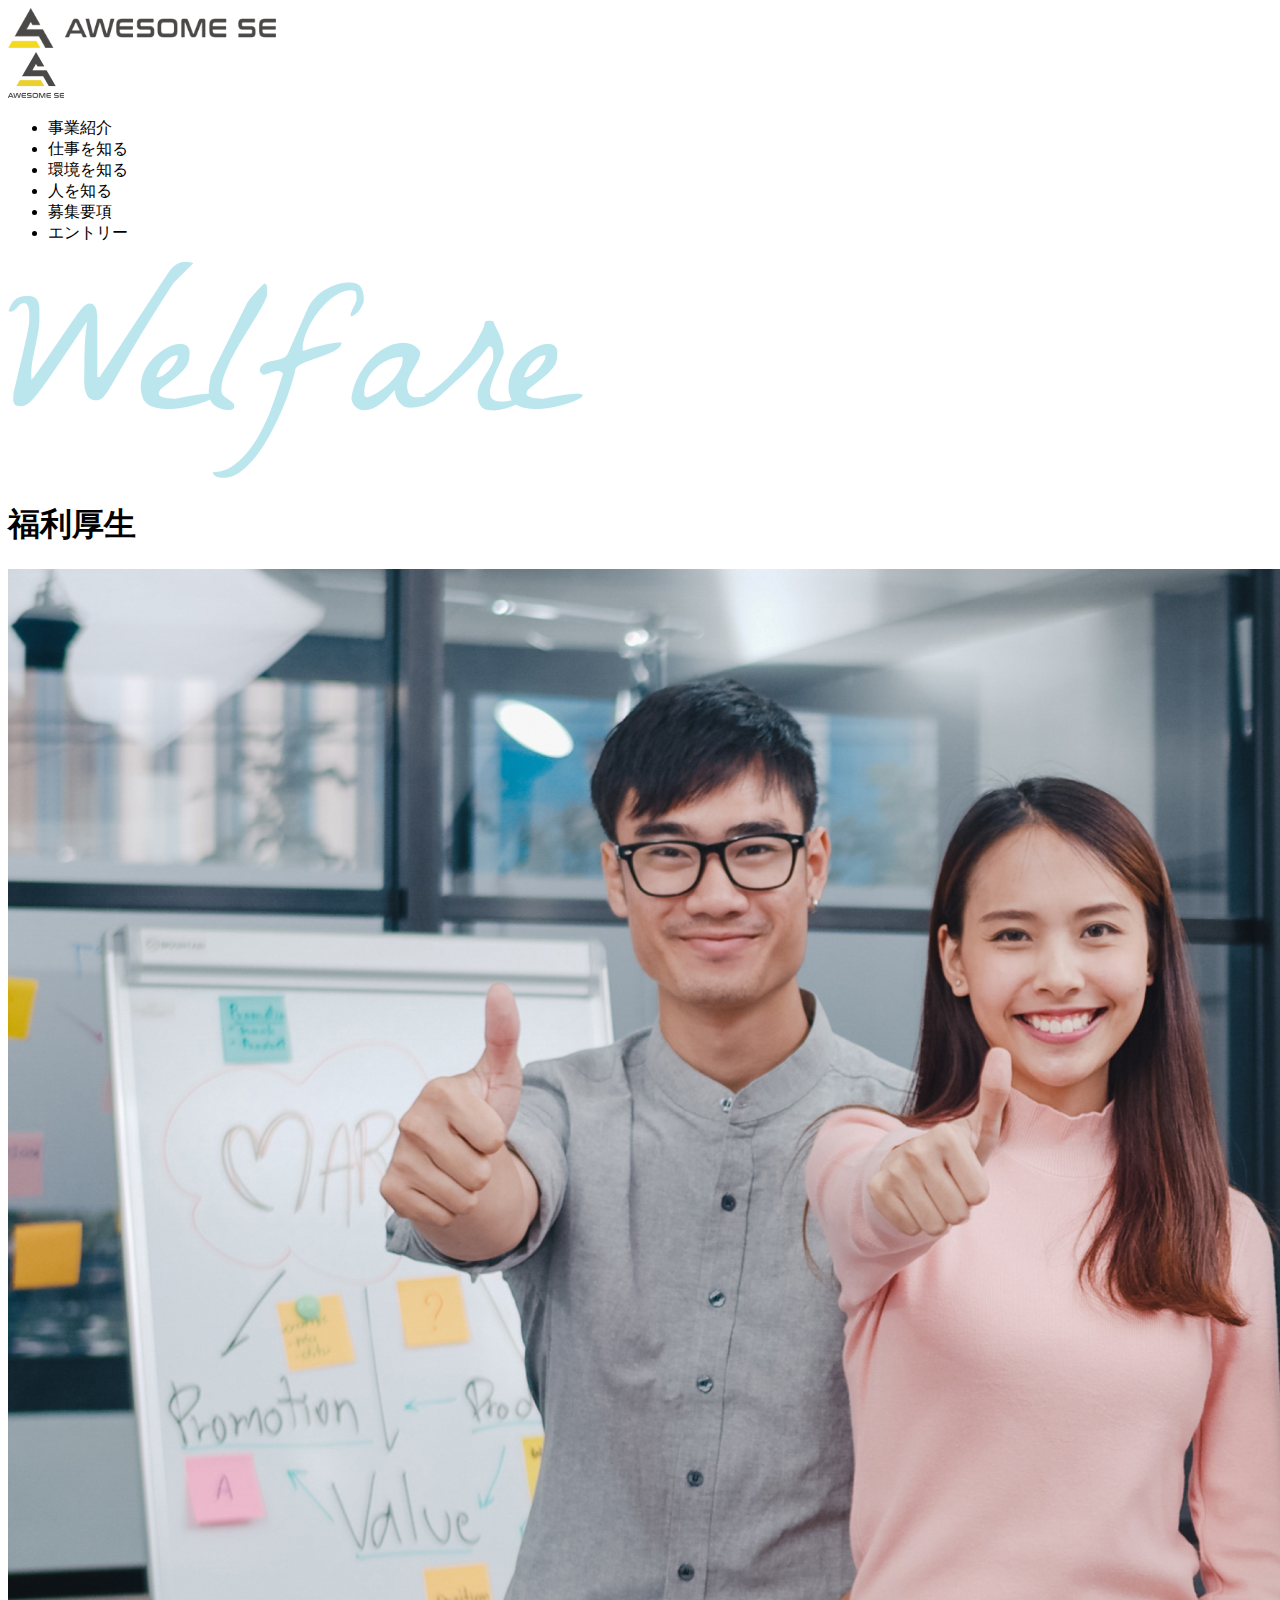
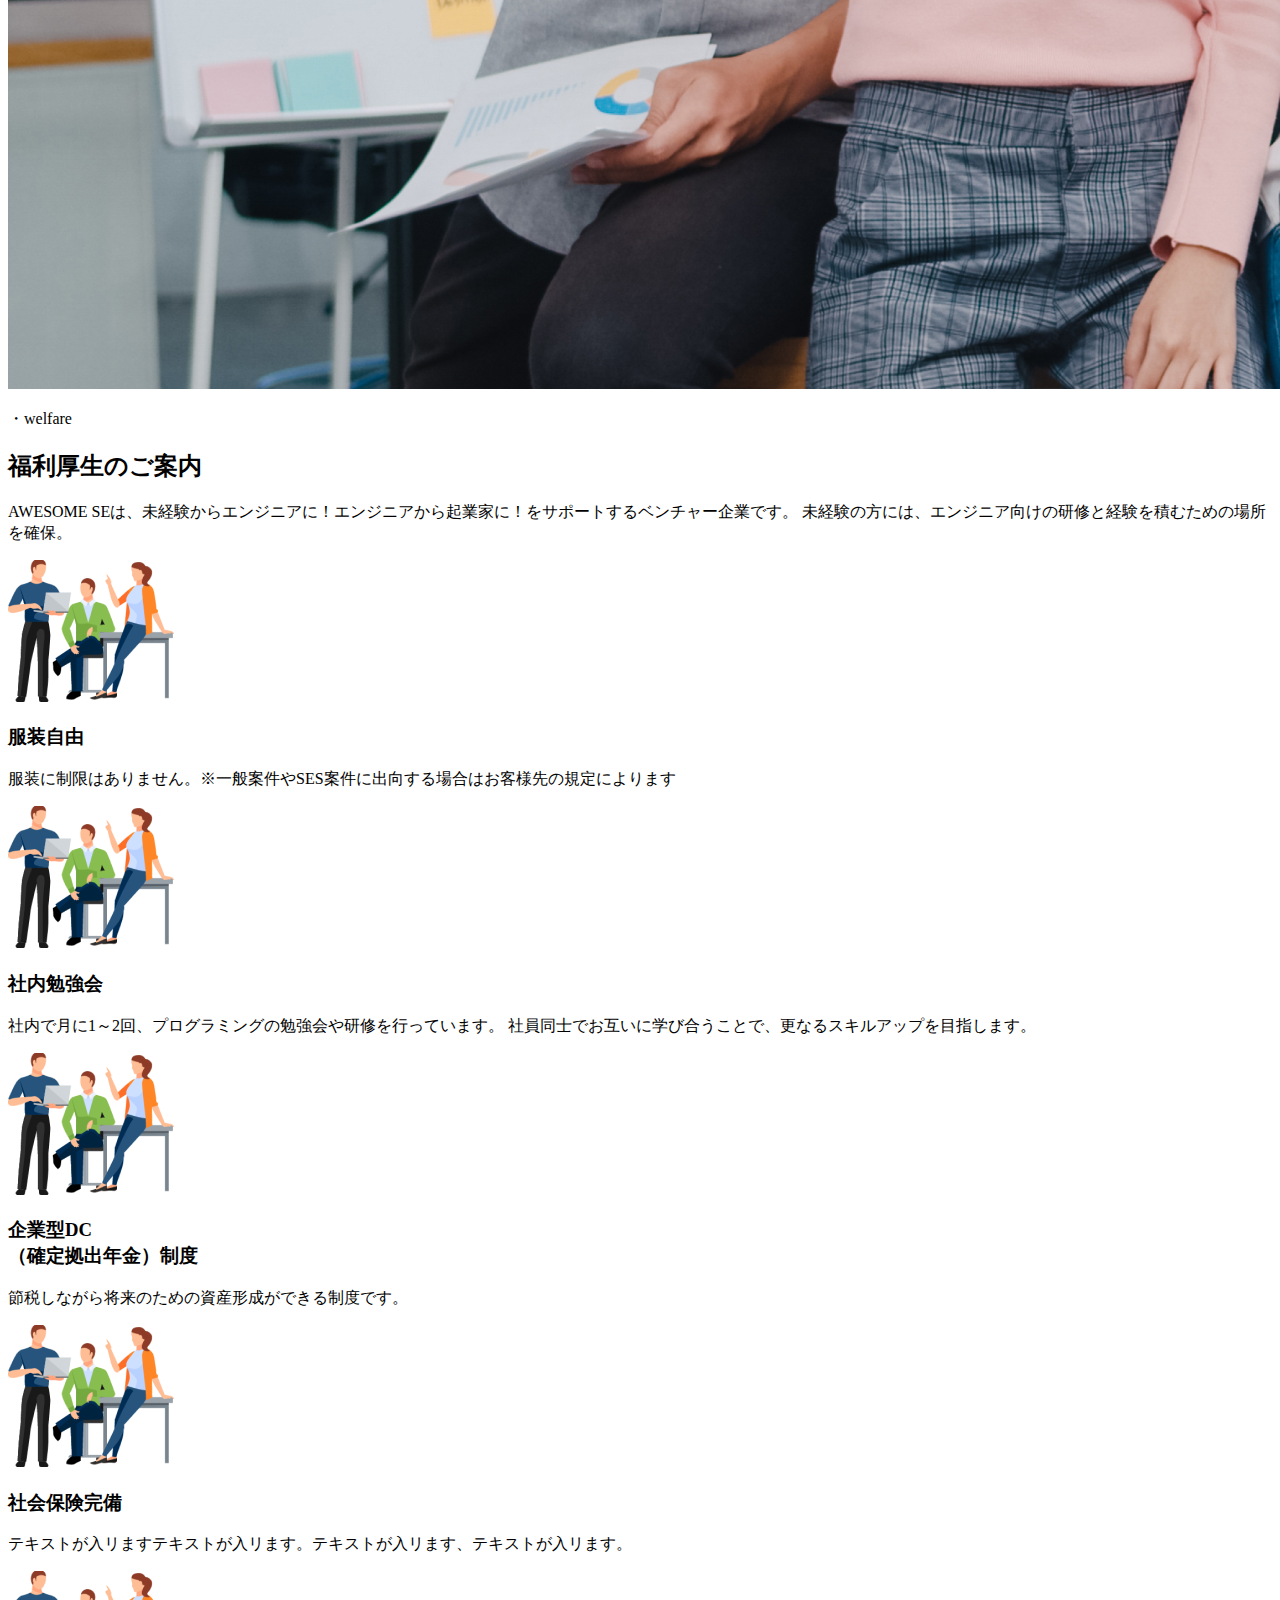
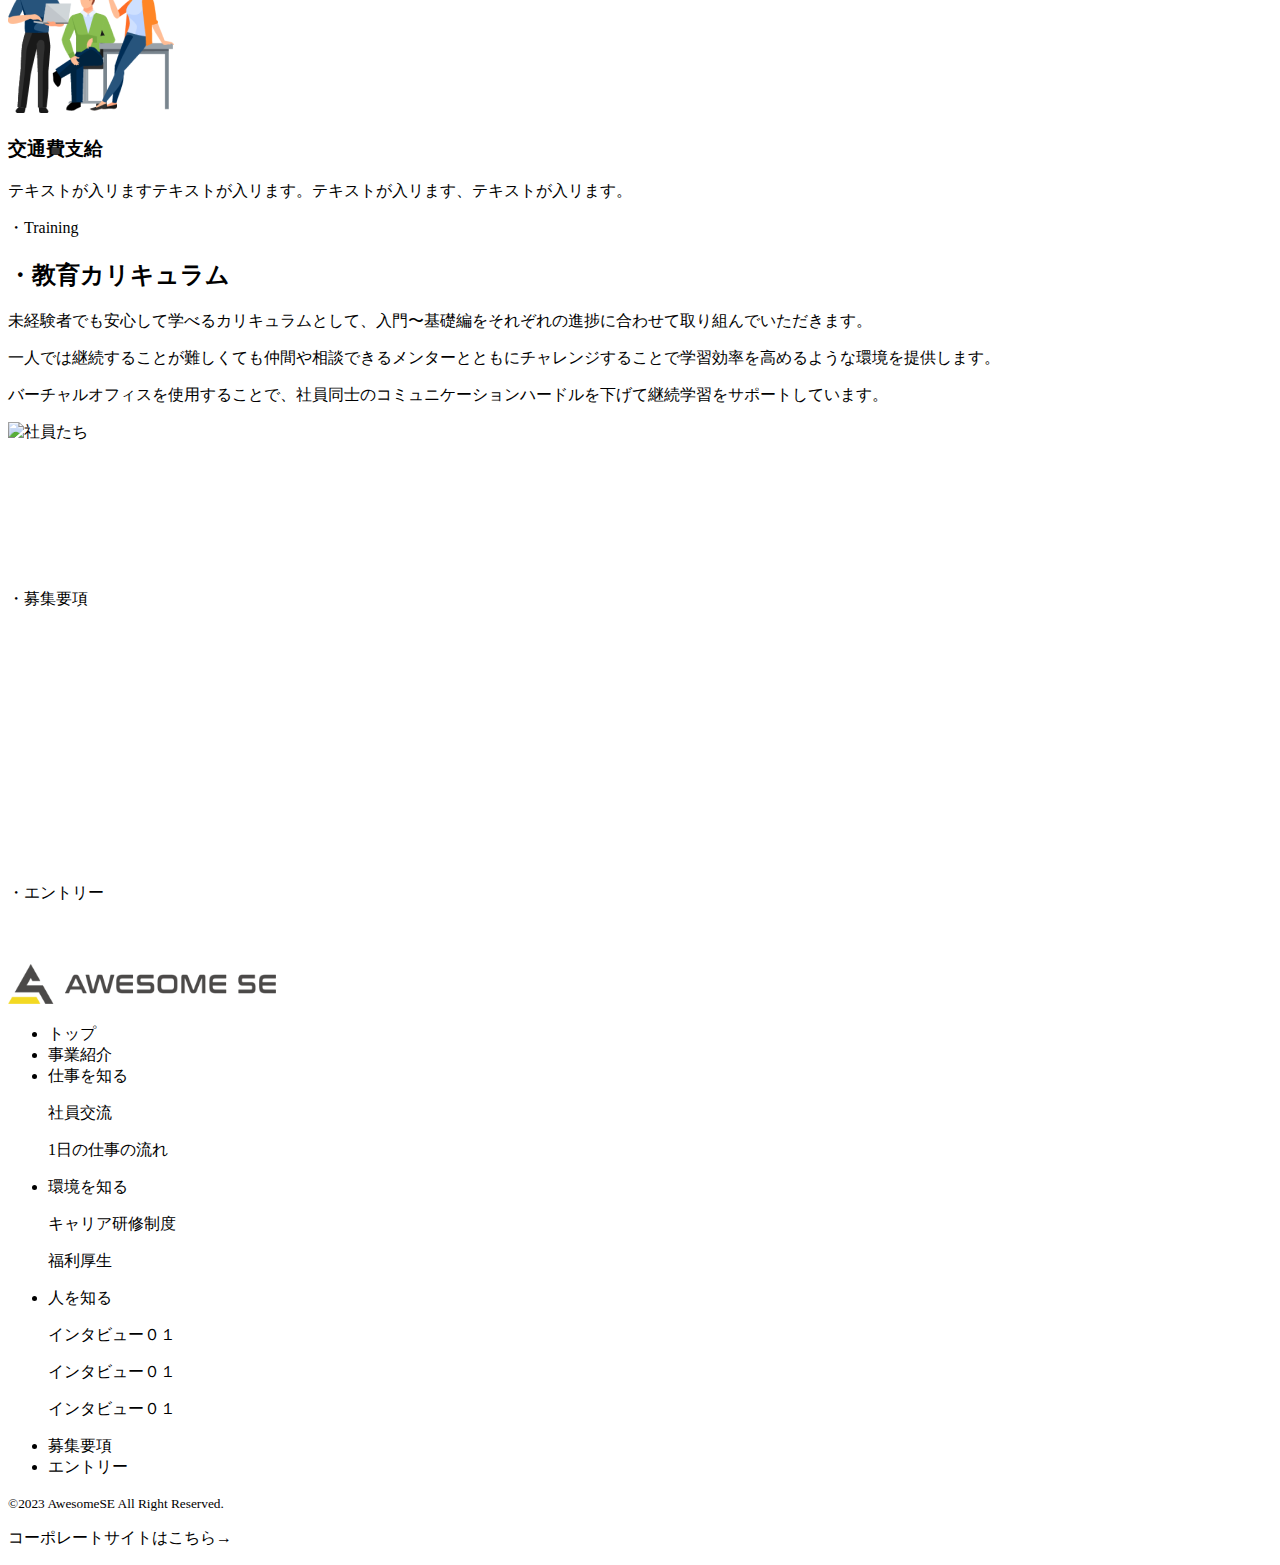
==== welfare.html @ 914c1012 "Coding to html file" ====
<!DOCTYPE html>
<html lang="ja">

  <head>
    <meta charset="UTF-8">
    <meta http-equiv="X-UA-Compatible" content="IE=edge">
    <meta name="viewport" content="width=device-width, initial-scale=1.0">
    <link rel="stylesheet" href="./welfare.css">
    <title>福利厚生</title>
  </head>

  <body>
    <header class="header">
      <div class="header-icon">
        <div class="header-iconPC">
          <img src="./img/logo-wide.png" alt="AWESOME SEのロゴ画像">
        </div>
        <div class="header-iconSP">
          <img src="./img/logo-narrow.png" alt="AWESOME SEのロゴ画像">
        </div>
      </div>
      <nav class="header-nav">
        <ul class="header-navList">
          <li class="header-navListItem">事業紹介</li>
          <li class="header-navListItem">仕事を知る</li>
          <li class="header-navListItem">環境を知る</li>
          <li class="header-navListItem">人を知る</li>
          <li class="header-navListItem">募集要項</li>
          <li class="header-navListItem">エントリー</li>
        </ul>
      </nav>
    </header>
    <main>
      <div class="title">
        <div class="title-logo">
          <img src="./img/Welfare-title.png" alt="welfare">
        </div>
        <h1>福利厚生</h1>
      </div>
      <div class="hero">
        <img src="./img/top-picture.jpg" alt="いいねをする男女">
      </div>

      <div class="container">

        <!-- 福利厚生のご案内 -->
        <div class="content">
          <div class="content-textArea">
            <p class="content-subTitle">・welfare</p>
            <h2 class="content-title">福利厚生のご案内</h2>
            <p class="content-text">
              AWESOME SEは、未経験からエンジニアに！エンジニアから起業家に！をサポートするベンチャー企業です。
              未経験の方には、エンジニア向けの研修と経験を積むための場所を確保。
            </p>
          </div>

          <div class="columns">
            <div class="columns-item">
              <div class="columns-itemCircle">
                <div class="columns-itemImgArea">
                  <img class="columns-itemImg" src="./img/icon1.png" alt="イラストアイコン">
                </div>
                <h3 class="columns-itemTitle">服装自由</h3>
                <p class="columns-itemText">服装に制限はありません。※一般案件やSES案件に出向する場合はお客様先の規定によります</p>
              </div>
            </div>

            <div class="columns-item">
              <div class="columns-itemCircle">
                <div class="columns-itemImgArea">
                  <img class="columns-itemImg" src="./img/icon1.png" alt="イラストアイコン">
                </div>
                <h3 class="columns-itemTitle">社内勉強会</h3>
                <p class="columns-itemText">社内で月に1～2回、プログラミングの勉強会や研修を行っています。 社員同士でお互いに学び合うことで、更なるスキルアップを目指します。</p>
              </div>
            </div>

            <div class="columns-item">
              <div class="columns-itemCircle">
                <div class="columns-itemImgArea">
                  <img class="columns-itemImg" src="./img/icon1.png" alt="イラストアイコン">
                </div>
                <h3 class="columns-itemTitle">企業型DC<br>（確定拠出年金）制度</h3>
                <p class="columns-itemText">節税しながら将来のための資産形成ができる制度です。</p>
              </div>
            </div>

            <div class="columns-item">
              <div class="columns-itemCircle">
                <div class="columns-itemImgArea">
                  <img class="columns-itemImg" src="./img/icon1.png" alt="イラストアイコン">
                </div>
                <h3 class="columns-itemTitle">社会保険完備</h3>
                <p class="columns-itemText">テキストが入リますテキストが入リます。テキストが入リます、テキストが入リます。</p>
              </div>
            </div>

            <div class="columns-item">
              <div class="columns-itemCircle">
                <div class="columns-itemImgArea">
                  <img class="columns-itemImg" src="./img/icon1.png" alt="イラストアイコン">
                </div>
                <h3 class="columns-itemTitle">交通費支給</h3>
                <p class="columns-itemText">テキストが入リますテキストが入リます。テキストが入リます、テキストが入リます。</p>
              </div>
            </div>
          </div>
        </div>

        <!-- 教育カリキュラム -->
        <div class="content">
          <div class="content-textArea">
            <p class="content-subTitle">・Training</p>
            <h2 class="content-title">・教育カリキュラム</h2>
            <p class="content-text">
              未経験者でも安心して学べるカリキュラムとして、入門〜基礎編をそれぞれの進捗に合わせて取り組んでいただきます。
            </p>
            <p class="content-text">
              一人では継続することが難しくても仲間や相談できるメンターとともにチャレンジすることで学習効率を高めるような環境を提供します。
            </p>
            <p class="content-text">
              バーチャルオフィスを使用することで、社員同士のコミュニケーションハードルを下げて継続学習をサポートしています。
            </p>
          </div>
          <div>
            <img src="./img/employees.jpg" alt="社員たち">
          </div>
        </div>

        <!-- バナーゾーン -->
        <div class="bannerWrap">
          <div class="banner-item">
            <div class="banner-logo">
              <img src="./img/Detail.png" alt="Detail">
            </div>
            <div class="banner-detail">
              <p class="banner-title">・募集要項</p>
              <div class="banner-bottun">
                <img src="./img/playButton.png" alt="再生ボタン">
              </div>
            </div>
          </div>

          <div class="banner-item">
            <div class="banner-logo">
              <img src="./img/Entry.png" alt="Entry">
            </div>
            <div class="banner-detail">
              <p class="banner-title">・エントリー</p>
              <div class="banner-bottun">
                <img src="./img/playButton.png" alt="再生ボタン">
              </div>
            </div>
          </div>
        </div>

      </div>

    </main>

    <footer>
      <div class="footer-icon">
        <img src="./img/logo-wide.png" alt="企業ロゴ">
      </div>
      <div class="footer-nav">
        <ul class="footer-navList">
          <li class="footer-navListItem hidden-sp">トップ</li>
          <li class="footer-navListItem">事業紹介</li>
          <li class="footer-navListItem">仕事を知る</li>
          <p>社員交流</p>
          <p>1日の仕事の流れ</p>
          <li class="footer-navListItem">環境を知る</li>
          <p>キャリア研修制度</p>
          <p>福利厚生</p>
          <li class="footer-navListItem">人を知る</li>
          <p>インタビュー０１</p>
          <p>インタビュー０１</p>
          <p>インタビュー０１</p>
          <li class="footer-navListItem">募集要項</li>
          <li class="footer-navListItem">エントリー</li>
        </ul>
      </div>
      <div class="footer-itemWrap">
        <small class="footer-item">&copy;2023 AwesomeSE All Right Reserved.</small>
        <p class="footer-item">コーポレートサイトはこちら→</p>
      </div>
    </footer>
  </body>

</html>
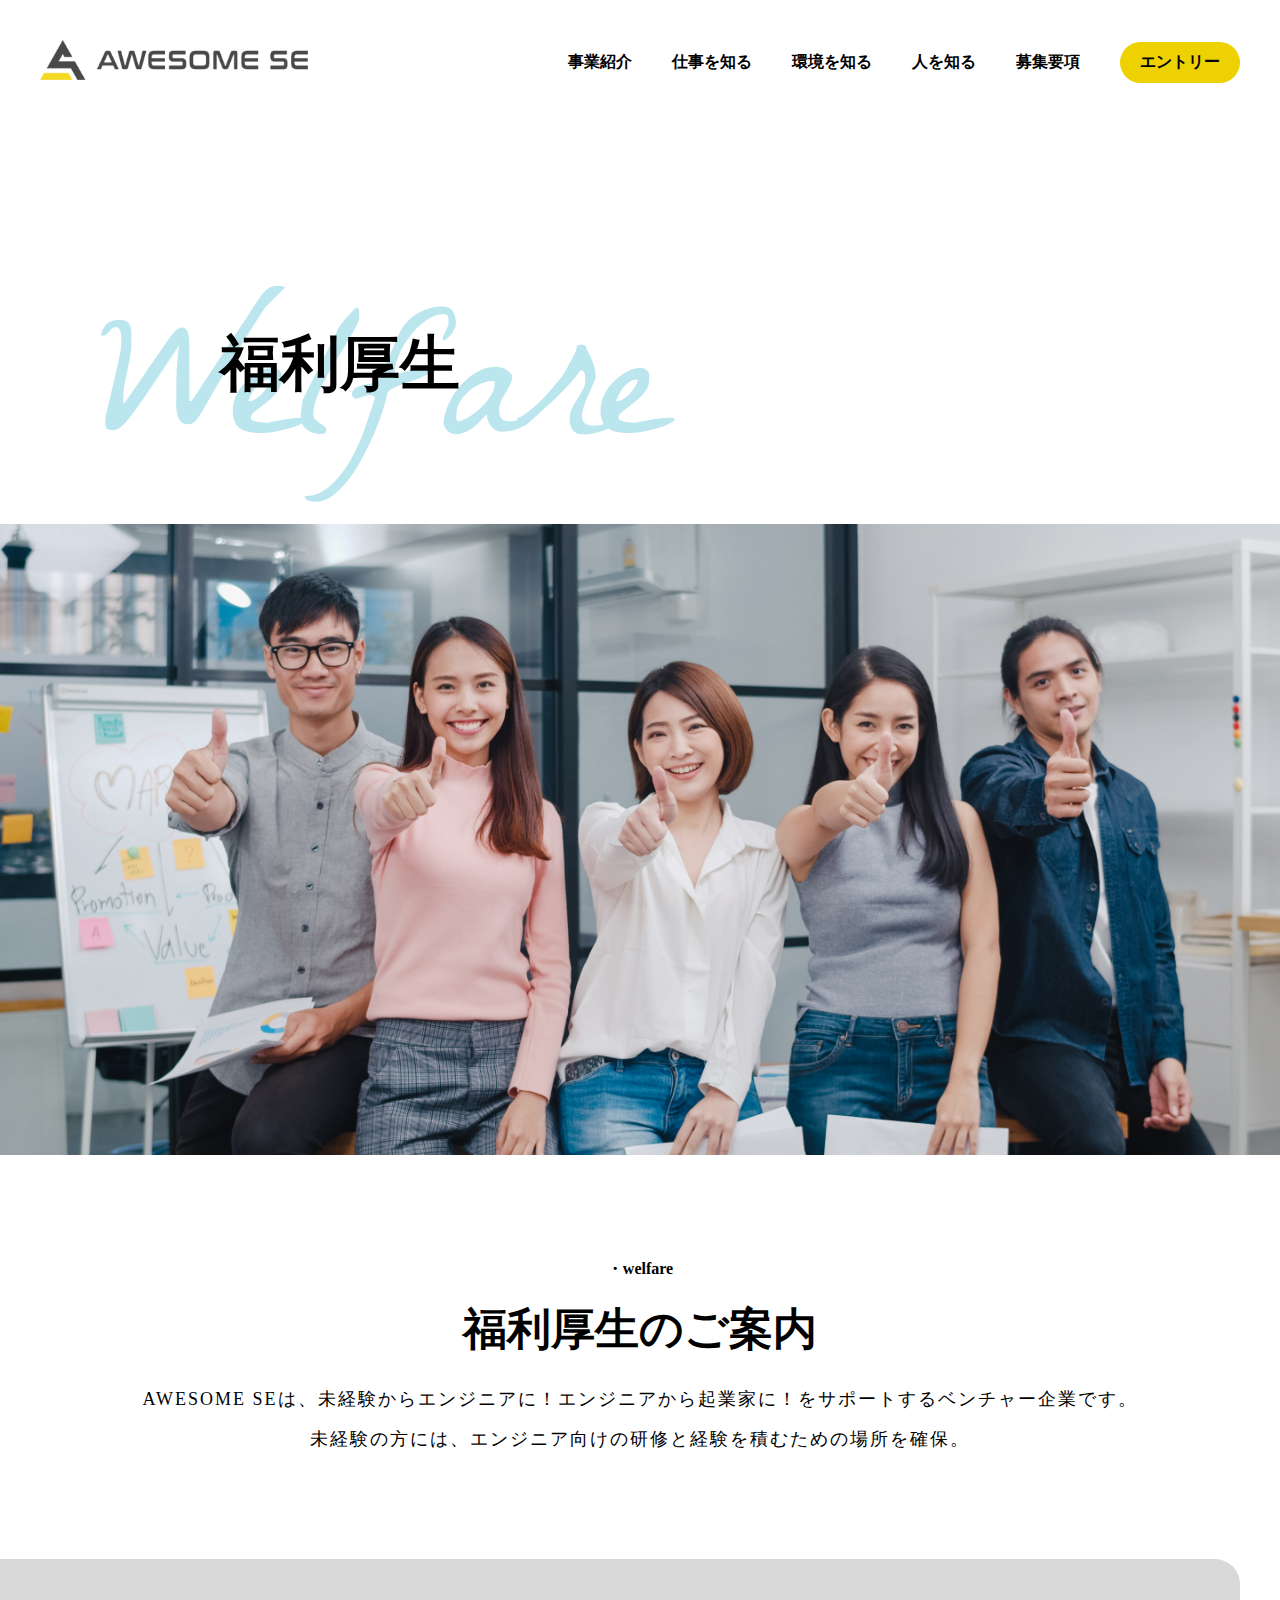
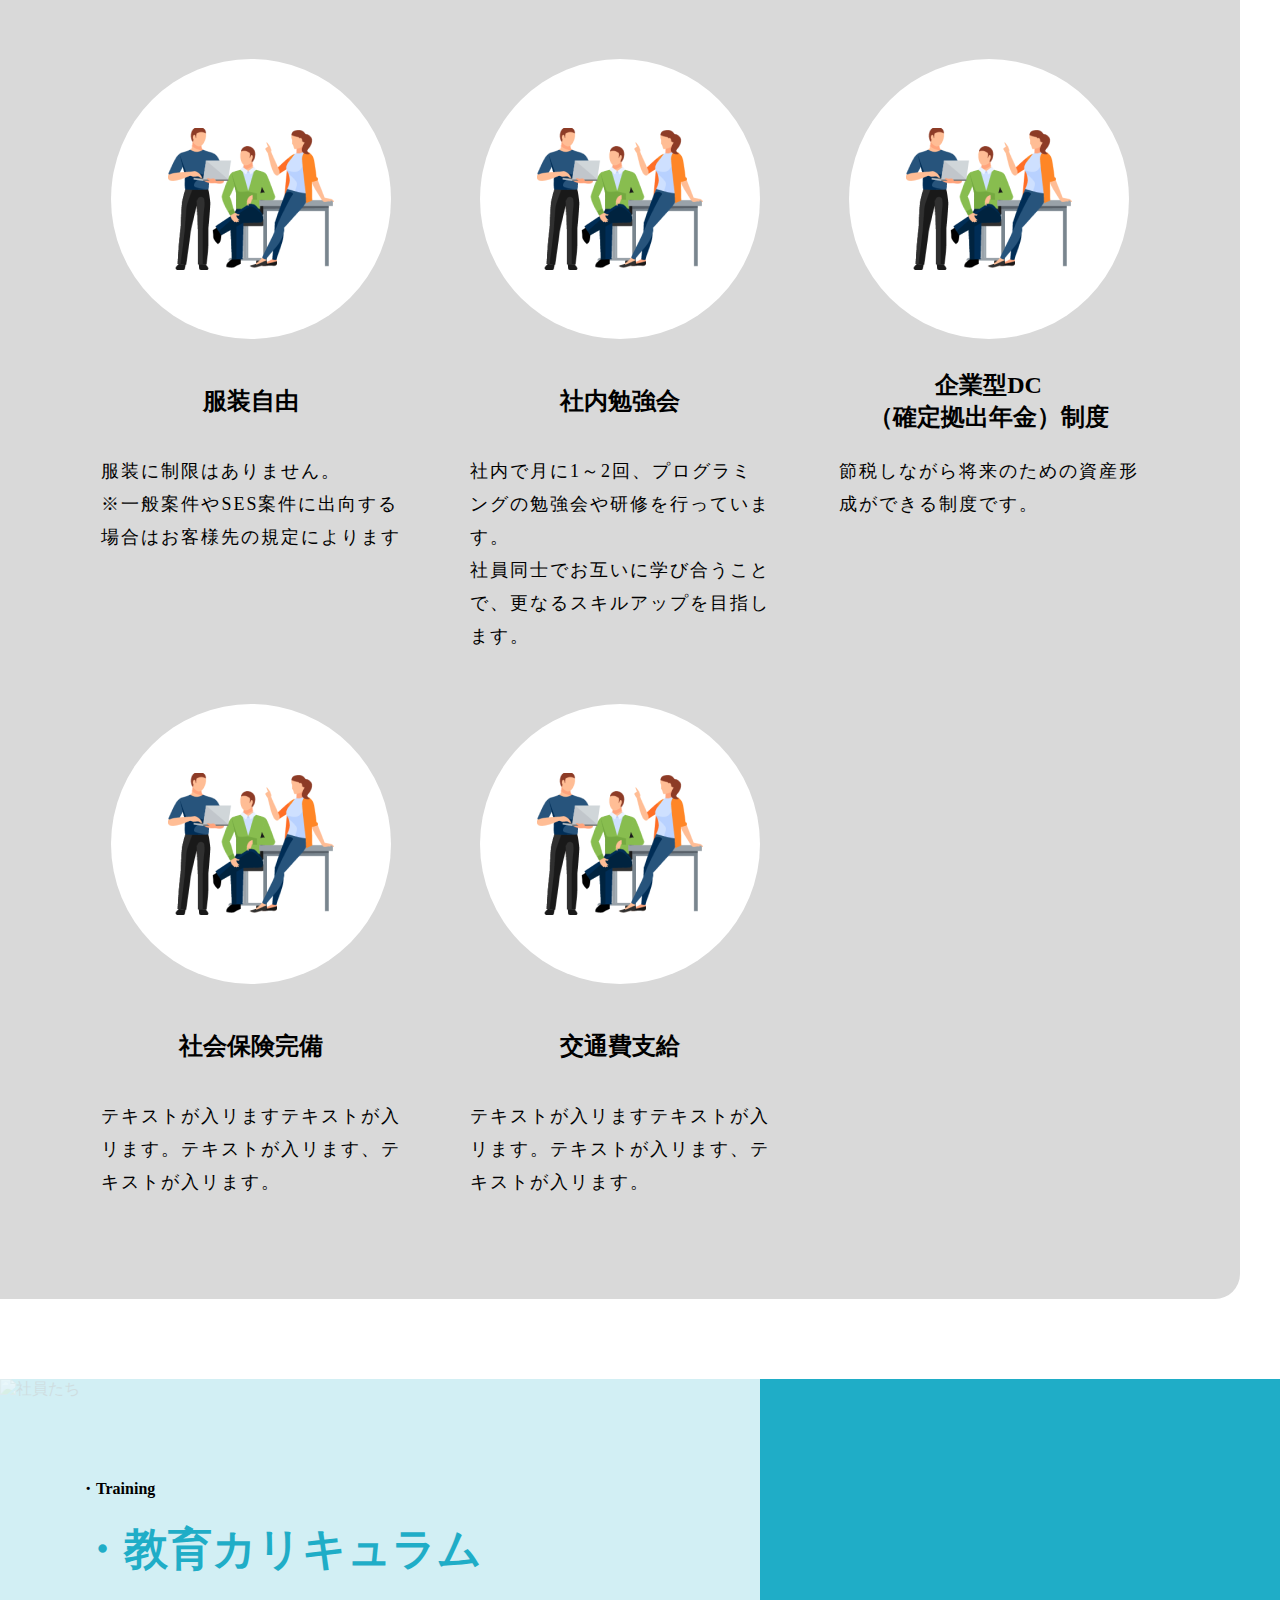
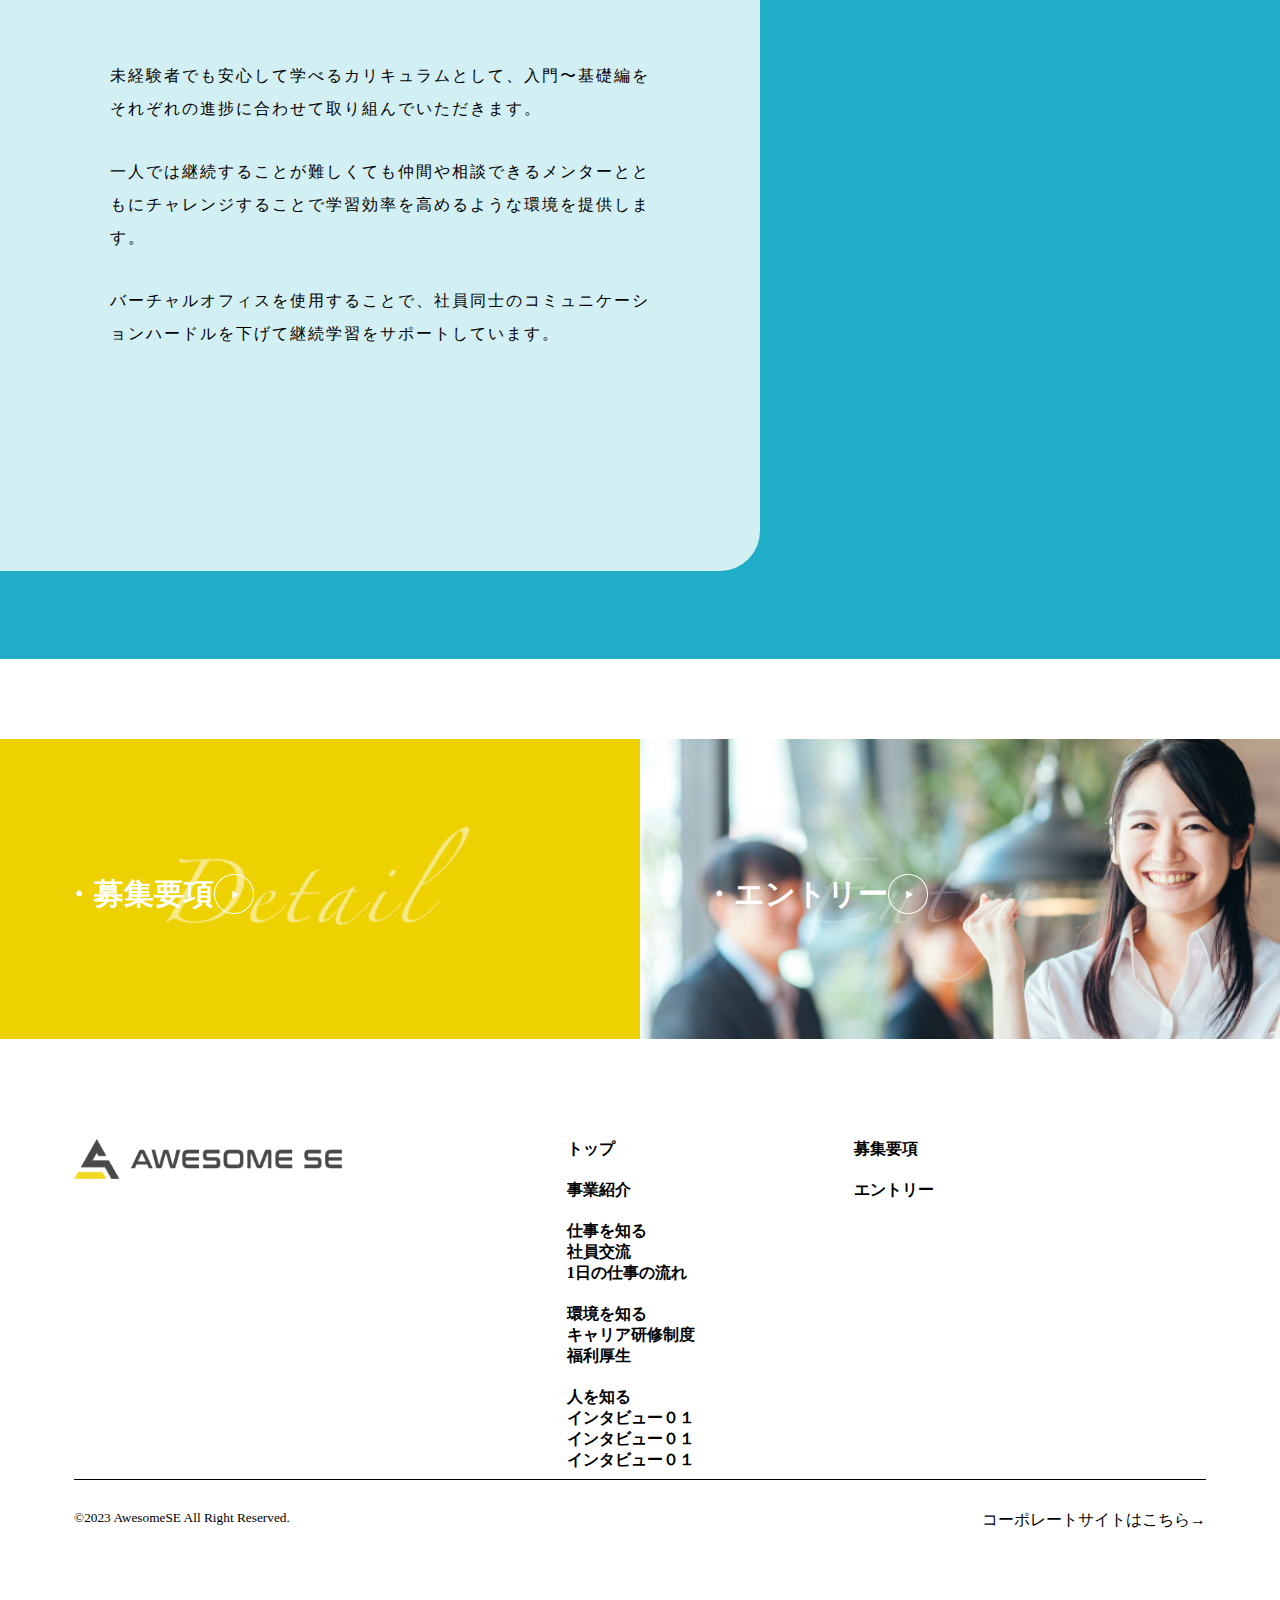
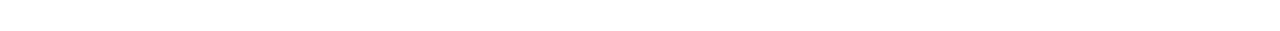
==== commit 6303a876: "welfare.css、welfare.html および img/logo-narrow.png を変更" ====
--- a/welfare.html
+++ b/welfare.html
@@ -11,34 +11,34 @@
 
   <body>
     <header class="header">
-      <div class="header-icon">
-        <div class="header-iconPC">
-          <img src="./img/logo-wide.png" alt="AWESOME SEのロゴ画像">
-        </div>
-        <div class="header-iconSP">
-          <img src="./img/logo-narrow.png" alt="AWESOME SEのロゴ画像">
+      <div class="header-iconWrap">
+        <div class="header-icon hidden-sp">
+          <img class="header-iconImg" src="./img/logo-wide.png" alt="AWESOME SEのロゴ画像">
+        </div>
+        <div class="header-icon hidden-pc">
+          <img class="header-iconImg" src="./img/logo-narrow.png" alt="AWESOME SEのロゴ画像">
         </div>
       </div>
       <nav class="header-nav">
         <ul class="header-navList">
-          <li class="header-navListItem">事業紹介</li>
-          <li class="header-navListItem">仕事を知る</li>
-          <li class="header-navListItem">環境を知る</li>
-          <li class="header-navListItem">人を知る</li>
-          <li class="header-navListItem">募集要項</li>
-          <li class="header-navListItem">エントリー</li>
+          <li class="header-navListItem"><a href="#" class="link">事業紹介</a></li>
+          <li class="header-navListItem"><a href="#" class="link">仕事を知る</a></li>
+          <li class="header-navListItem"><a href="#" class="link">環境を知る</a></li>
+          <li class="header-navListItem"><a href="#" class="link">人を知る</a></li>
+          <li class="header-navListItem"><a href="#" class="link">募集要項</a></li>
+          <li class="header-navListItem"><a href="#" class="link">エントリー</a></li>
         </ul>
       </nav>
     </header>
     <main>
       <div class="title">
         <div class="title-logo">
-          <img src="./img/Welfare-title.png" alt="welfare">
-        </div>
-        <h1>福利厚生</h1>
+          <img class="title-logoImg" src="./img/Welfare-title.png" alt="welfare">
+        </div>
+        <h1 class="title-text">福利厚生</h1>
       </div>
       <div class="hero">
-        <img src="./img/top-picture.jpg" alt="いいねをする男女">
+        <img class="hero-img" src="./img/top-picture.jpg" alt="いいねをする男女">
       </div>
 
       <div class="container">
@@ -49,35 +49,34 @@
             <p class="content-subTitle">・welfare</p>
             <h2 class="content-title">福利厚生のご案内</h2>
             <p class="content-text">
-              AWESOME SEは、未経験からエンジニアに！エンジニアから起業家に！をサポートするベンチャー企業です。
-              未経験の方には、エンジニア向けの研修と経験を積むための場所を確保。
+              AWESOME SEは、未経験からエンジニアに！エンジニアから起業家に！をサポートするベンチャー企業です。<br>
+              <span class="hidden-sp">未経験の方には、エンジニア向けの研修と経験を積むための場所を確保。</span>
             </p>
           </div>
 
           <div class="columns">
             <div class="columns-item">
-              <div class="columns-itemCircle">
+              <div class="columns-itemWrap">
                 <div class="columns-itemImgArea">
                   <img class="columns-itemImg" src="./img/icon1.png" alt="イラストアイコン">
                 </div>
                 <h3 class="columns-itemTitle">服装自由</h3>
-                <p class="columns-itemText">服装に制限はありません。※一般案件やSES案件に出向する場合はお客様先の規定によります</p>
-              </div>
-            </div>
-
-            <div class="columns-item">
-              <div class="columns-itemCircle">
+                <p class="columns-itemText">服装に制限はありません。<br>※一般案件やSES案件に出向する場合はお客様先の規定によります</p>
+              </div>
+            </div>
+
+            <div class="columns-item">
+              <div class="columns-itemWrap">
                 <div class="columns-itemImgArea">
                   <img class="columns-itemImg" src="./img/icon1.png" alt="イラストアイコン">
                 </div>
                 <h3 class="columns-itemTitle">社内勉強会</h3>
-                <p class="columns-itemText">社内で月に1～2回、プログラミングの勉強会や研修を行っています。 -社員同士でお互いに学び合うことで、更なるスキルアップを目指します。</p>
-              </div>
-            </div>
-
-            <div class="columns-item">
-              <div class="columns-itemCircle">
+                <p class="columns-itemText">社内で月に1～2回、プログラミングの勉強会や研修を行っています。<br>社員同士でお互いに学び合うことで、更なるスキルアップを目指します。</p>
+              </div>
+            </div>
+
+            <div class="columns-item">
+              <div class="columns-itemWrap">
                 <div class="columns-itemImgArea">
                   <img class="columns-itemImg" src="./img/icon1.png" alt="イラストアイコン">
                 </div>
@@ -87,7 +86,7 @@
             </div>
 
             <div class="columns-item">
-              <div class="columns-itemCircle">
+              <div class="columns-itemWrap">
                 <div class="columns-itemImgArea">
                   <img class="columns-itemImg" src="./img/icon1.png" alt="イラストアイコン">
                 </div>
@@ -97,7 +96,7 @@
             </div>
 
             <div class="columns-item">
-              <div class="columns-itemCircle">
+              <div class="columns-itemWrap">
                 <div class="columns-itemImgArea">
                   <img class="columns-itemImg" src="./img/icon1.png" alt="イラストアイコン">
                 </div>
@@ -105,6 +104,10 @@
                 <p class="columns-itemText">テキストが入リますテキストが入リます。テキストが入リます、テキストが入リます。</p>
               </div>
             </div>
+
+            <div class="columns-item">
+            </div>
+
           </div>
         </div>
 
@@ -113,73 +116,85 @@
           <div class="content-textArea">
             <p class="content-subTitle">・Training</p>
             <h2 class="content-title">・教育カリキュラム</h2>
-            <p class="content-text">
-              未経験者でも安心して学べるカリキュラムとして、入門〜基礎編をそれぞれの進捗に合わせて取り組んでいただきます。
-            </p>
-            <p class="content-text">
-              一人では継続することが難しくても仲間や相談できるメンターとともにチャレンジすることで学習効率を高めるような環境を提供します。
-            </p>
-            <p class="content-text">
-              バーチャルオフィスを使用することで、社員同士のコミュニケーションハードルを下げて継続学習をサポートしています。
-            </p>
-          </div>
-          <div>
-            <img src="./img/employees.jpg" alt="社員たち">
-          </div>
-        </div>
-
-        <!-- バナーゾーン -->
-        <div class="bannerWrap">
-          <div class="banner-item">
-            <div class="banner-logo">
-              <img src="./img/Detail.png" alt="Detail">
-            </div>
-            <div class="banner-detail">
-              <p class="banner-title">・募集要項</p>
-              <div class="banner-bottun">
-                <img src="./img/playButton.png" alt="再生ボタン">
-              </div>
-            </div>
-          </div>
-
-          <div class="banner-item">
-            <div class="banner-logo">
-              <img src="./img/Entry.png" alt="Entry">
-            </div>
-            <div class="banner-detail">
-              <p class="banner-title">・エントリー</p>
-              <div class="banner-bottun">
-                <img src="./img/playButton.png" alt="再生ボタン">
-              </div>
-            </div>
-          </div>
-        </div>
-
+            <div class="content-text">
+              <p class="content-textLine">
+                未経験者でも安心して学べるカリキュラムとして、入門〜基礎編をそれぞれの進捗に合わせて取り組んでいただきます。
+              </p>
+              <p class="content-textLine">
+                一人では継続することが難しくても仲間や相談できるメンターとともにチャレンジすることで学習効率を高めるような環境を提供します。
+              </p>
+              <p class="content-textLine">
+                バーチャルオフィスを使用することで、社員同士のコミュニケーションハードルを下げて継続学習をサポートしています。
+              </p>
+            </div>
+          </div>
+
+          <div class="content-photoArea">
+            <img class="content-photo" src="./img/employees.jpg" alt="社員たち">
+          </div>
+        </div>
+
+      </div>
+
+      <!-- バナーゾーン -->
+      <div class="bannerWrap">
+        <div class="banner-item">
+          <div class="banner-logo">
+            <img src="./img/Detail.png" alt="Detail">
+          </div>
+          <div class="banner-detail">
+            <p class="banner-title">・募集要項</p>
+            <div class="banner-bottun">
+              <img src="./img/playButton.png" alt="再生ボタン">
+            </div>
+          </div>
+        </div>
+
+        <div class="banner-item">
+          <div class="banner-logo">
+            <img src="./img/Entry.png" alt="Entry">
+          </div>
+          <div class="banner-detail">
+            <p class="banner-title">・エントリー</p>
+            <div class="banner-bottun">
+              <img src="./img/playButton.png" alt="再生ボタン">
+            </div>
+          </div>
+        </div>
       </div>
 
     </main>
 
-    <footer>
-      <div class="footer-icon">
-        <img src="./img/logo-wide.png" alt="企業ロゴ">
-      </div>
-      <div class="footer-nav">
-        <ul class="footer-navList">
-          <li class="footer-navListItem hidden-sp">トップ</li>
-          <li class="footer-navListItem">事業紹介</li>
-          <li class="footer-navListItem">仕事を知る</li>
-          <p>社員交流</p>
-          <p>1日の仕事の流れ</p>
-          <li class="footer-navListItem">環境を知る</li>
-          <p>キャリア研修制度</p>
-          <p>福利厚生</p>
-          <li class="footer-navListItem">人を知る</li>
-          <p>インタビュー０１</p>
-          <p>インタビュー０１</p>
-          <p>インタビュー０１</p>
-          <li class="footer-navListItem">募集要項</li>
-          <li class="footer-navListItem">エントリー</li>
-        </ul>
+    <footer class="footer">
+      <div class="footer-itemWrap">
+        <div class="footer-icon">
+          <img src="./img/logo-wide.png" alt="企業ロゴ">
+        </div>
+        <div class="footer-nav">
+          <ul class="footer-navList">
+            <li class="footer-navListItem hidden-sp">トップ</li>
+            <li class="footer-navListItem">事業紹介</li>
+            <li class="footer-navListItem">
+              仕事を知る
+              <p class="footer-navListItemDetail">社員交流</p>
+              <p class="footer-navListItemDetail">1日の仕事の流れ</p>
+            </li>
+            <li class="footer-navListItem">
+              環境を知る
+              <p class="footer-navListItemDetail">キャリア研修制度</p>
+              <p class="footer-navListItemDetail">福利厚生</p>
+            </li>
+
+            <li class="footer-navListItem">
+              人を知る
+              <p class="footer-navListItemDetail">インタビュー０１</p>
+              <p class="footer-navListItemDetail">インタビュー０１</p>
+              <p class="footer-navListItemDetail">インタビュー０１</p>
+            </li>
+            <li class="footer-navListItem">募集要項</li>
+            <li class="footer-navListItem">エントリー</li>
+          </ul>
+        </div>
       </div>
       <div class="footer-itemWrap">
         <small class="footer-item">&copy;2023 AwesomeSE All Right Reserved.</small>
--- a/welfare.css
+++ b/welfare.css
@@ -0,0 +1,456 @@
+* {
+  margin: 0;
+  box-sizing: border-box;
+}
+
+.header {
+  display: flex;
+  justify-content: space-between;
+  align-items: center;
+  width: 100%;
+}
+
+.link {
+  text-decoration: none;
+  color: inherit;
+}
+
+/* タイトル */
+.title {
+  position: relative;
+}
+
+.title-logo {
+  position: absolute;
+}
+
+.title-text {
+  position: absolute;
+}
+
+.hero,
+.hero-img {
+  width: 100%;
+  height: auto;
+}
+
+/* 福利厚生 */
+.content-subTitle {
+  font-weight: bold;
+  font-size: 16px;
+}
+
+.content:first-child .content-textArea .content-text {
+  letter-spacing: 2px;
+}
+
+.columns {
+  background-color: #D9D9D9;
+  display: flex;
+  flex-wrap: wrap;
+  justify-content: space-around;
+}
+
+.columns-itemImgArea {
+  width: 280px;
+  height: 280px;
+  background-color: #FFF;
+  border-radius: 140px;
+  display: flex;
+  align-items: center;
+  margin: 0 auto;
+}
+
+.columns-itemImg {
+  margin: 0 auto;
+}
+
+.columns-itemTitle {
+  display: flex;
+  font-size: 24px;
+  text-align: center;
+  justify-content: center;
+  align-items: center;
+  margin-top: 28px;
+  height: 68px;
+}
+
+.columns-itemText {
+  margin-top: 20px;
+  font-size: 18px;
+  line-height: 33px;
+  letter-spacing: 2px;
+}
+
+/* 教育カリキュラム */
+.content:last-child .content-photoArea {
+  background-color: #1FADC7;
+  width: 100%;
+}
+
+.content-photo {
+  opacity: 0.5;
+  display: block;
+}
+
+.content:last-child .content-textArea .content-title {
+  color: #1FADC7;
+}
+
+.content:last-child .content-textArea .content-text {
+  font-size: 16px;
+  line-height: 33px;
+  letter-spacing: 2px;
+}
+
+.content-textLine {
+  margin-top: 30px;
+}
+
+.content-textLine:first-child {
+  margin-top: 0;
+}
+
+/* バナー */
+.bannerWrap {
+  overflow: hidden;
+}
+
+.banner-item {
+  color: #FFF;
+  font-weight: bold;
+  height: 300px;
+  position: relative;
+  overflow: hidden;
+}
+
+.banner-logo {
+  position: absolute;
+  top: 25%;
+  left: 25%;
+
+}
+
+.banner-detail {
+  display: flex;
+  position: absolute;
+  top: 45%;
+  left: 10%;
+}
+
+.banner-item:first-child {
+  background-color: #EDD100;
+}
+
+.banner-item:last-child {
+  position: relative;
+  background-image: url(./img/woman.jpg);
+  background-repeat: no-repeat;
+  background-size: cover;
+}
+
+/* フッター */
+.footer {
+  margin: 0 auto;
+}
+
+.footer-navList {
+  list-style: none;
+  display: flex;
+  flex-direction: column;
+  flex-wrap: wrap;
+}
+
+.footer-navListItem {
+  font-weight: bold;
+}
+
+@media screen and (min-width: 769px) {
+
+  /* ヘッダー部分 */
+  .hidden-pc {
+    display: none;
+  }
+
+  .header {
+    padding: 40px 40px;
+  }
+
+  .header-nav {
+    font-weight: bold;
+  }
+
+  .header-navList {
+    display: flex;
+    list-style: none;
+    align-items: center;
+  }
+
+  .header-navListItem {
+    margin-left: 40px;
+  }
+
+  .header-navListItem:last-child {
+    background-color: #EDD100;
+    padding: 10px 20px;
+    text-align: center;
+    border-radius: 35px;
+  }
+
+  .header-navListItem .link:hover {
+    color: #EDD100;
+  }
+
+  .header-navListItem:last-child .link:hover {
+    color: #a0a0a0;
+  }
+
+  /* タイトル部分 */
+  .title {
+    height: 400px;
+  }
+
+  .title-logo {
+    top: 160px;
+    left: 100px;
+  }
+
+  .title-text {
+    top: 200px;
+    left: 220px;
+    font-size: 60px;
+  }
+
+
+  /* 福利厚生のご案内 */
+  .content:first-child .content-textArea {
+    text-align: center;
+    margin-top: 100px;
+    padding: 0 40px;
+  }
+
+  .content-title {
+    margin-top: 20px;
+    font-size: 44px;
+  }
+
+  .content:first-child .content-textArea .content-text {
+    margin-top: 20px;
+    font-size: 18px;
+    line-height: 40px;
+  }
+
+  /* 福利厚生紹介 */
+  .columns {
+    margin: 100px 40px 0 0;
+    border-radius: 0 25px 25px 0;
+    padding: 100px 80px;
+    column-gap: 2vw;
+    row-gap: 4vw;
+  }
+
+  .columns-item {
+    width: 300px;
+  }
+
+  /* 教育カリキュラム */
+  .content:last-child {
+    position: relative;
+    height: 880px;
+    margin-top: 80px;
+  }
+
+  .content:last-child .content-photoArea {
+    position: absolute;
+    z-index: 10;
+    height: 100%;
+  }
+
+  .content-photo {
+    height: 100%;
+    width: 100%;
+    object-fit: cover;
+  }
+
+  .content:last-child .content-textArea {
+    position: absolute;
+    z-index: 20;
+    background-color: rgb(255, 255, 255, 0.8);
+    border-radius: 0 0 40px 0;
+    height: 90%;
+    width: 760px;
+    padding: 100px 80px;
+  }
+
+  .content:last-child .content-textArea .content-text {
+    margin: 80px auto;
+    width: 90%;
+  }
+
+  /* バナー */
+  .bannerWrap {
+    display: flex;
+    width: 100%;
+    margin-top: 80px;
+  }
+
+  .banner-item {
+    width: 50%;
+    font-size: 30px;
+  }
+
+  /* フッター */
+  .footer {
+    width: 90%;
+    padding: 100px 10px;
+  }
+
+  .footer-itemWrap {
+    display: flex;
+  }
+
+  .footer-itemWrap:first-child,
+  .footer-nav,
+  .footer-navList {
+    height: 340px;
+  }
+
+  .footer-navList {
+    row-gap: 20px;
+  }
+
+  .footer-navListItem {
+    font-size: 16px;
+  }
+
+  .footer-icon {
+    width: 40%;
+  }
+
+  .footer-nav {
+    width: 50%;
+  }
+
+  .footer-itemWrap:last-child {
+    border-top: 1px solid #000;
+    justify-content: space-between;
+    padding-top: 30px;
+  }
+
+}
+
+@media screen and (max-width: 768px) {
+
+  /* ヘッダー */
+  .header {
+    height: 100px;
+    overflow: hidden;
+  }
+
+  .hidden-sp {
+    display: none;
+  }
+
+  .header-iconWrap {
+    width: 30%;
+  }
+
+  .header-icon {
+    width: 100%;
+    text-align: center;
+  }
+
+  .header-iconImg {
+    margin: 0 auto;
+    width: 70%;
+  }
+
+  .header-nav {
+    border-top: #EDD100 solid 2px;
+    width: 80%;
+  }
+
+  /* タイトル */
+  .title {
+    height: 50vw;
+  }
+
+  .title-logo {
+    width: 60%;
+    top: 20vw;
+    left: 20vw;
+  }
+
+  .title-logoImg {
+    width: 100%;
+  }
+
+  .title-text {
+    font-size: 36px;
+    top: 24vw;
+    left: 16vw;
+  }
+
+  /* 福利厚生のご案内 */
+  .content:first-child {
+    padding-top: 68px;
+  }
+
+  .content:first-child .content-textArea .content-subTitle {
+    text-align: center;
+  }
+
+  .content-title {
+    margin-top: 32px;
+  }
+
+  .content:first-child .content-textArea .content-title {
+    text-align: center;
+  }
+
+  .content:first-child .content-title {
+    font-size: 24px;
+  }
+
+  .content:first-child .content-textArea .content-text {
+    width: 90%;
+    margin: 0 auto;
+    margin-top: 32px;
+    font-size: 16px;
+    line-height: 32px;
+  }
+
+  /* 福利厚生紹介 */
+  .columns {
+    width: 95%;
+    border-radius: 0 25px 0 0;
+    margin-top: 68px;
+    padding: 100px 40px;
+    row-gap: 20vw;
+  }
+
+  /* 教育カリキュラム */
+  .content:last-child {
+    background-color: #D9D9D9;
+  }
+
+  .content:last-child .content-title {
+    font-size: 32px;
+  }
+
+  .content:last-child .content-textArea {
+    width: 95%;
+    background-color: #FFF;
+    padding: 60px 40px;
+  }
+
+  .content:last-child .content-textArea .content-text {
+    margin: 0 auto;
+    margin-top: 30px;
+  }
+
+  .content-photoArea .content-photo {
+    width: 100%;
+  }
+
+}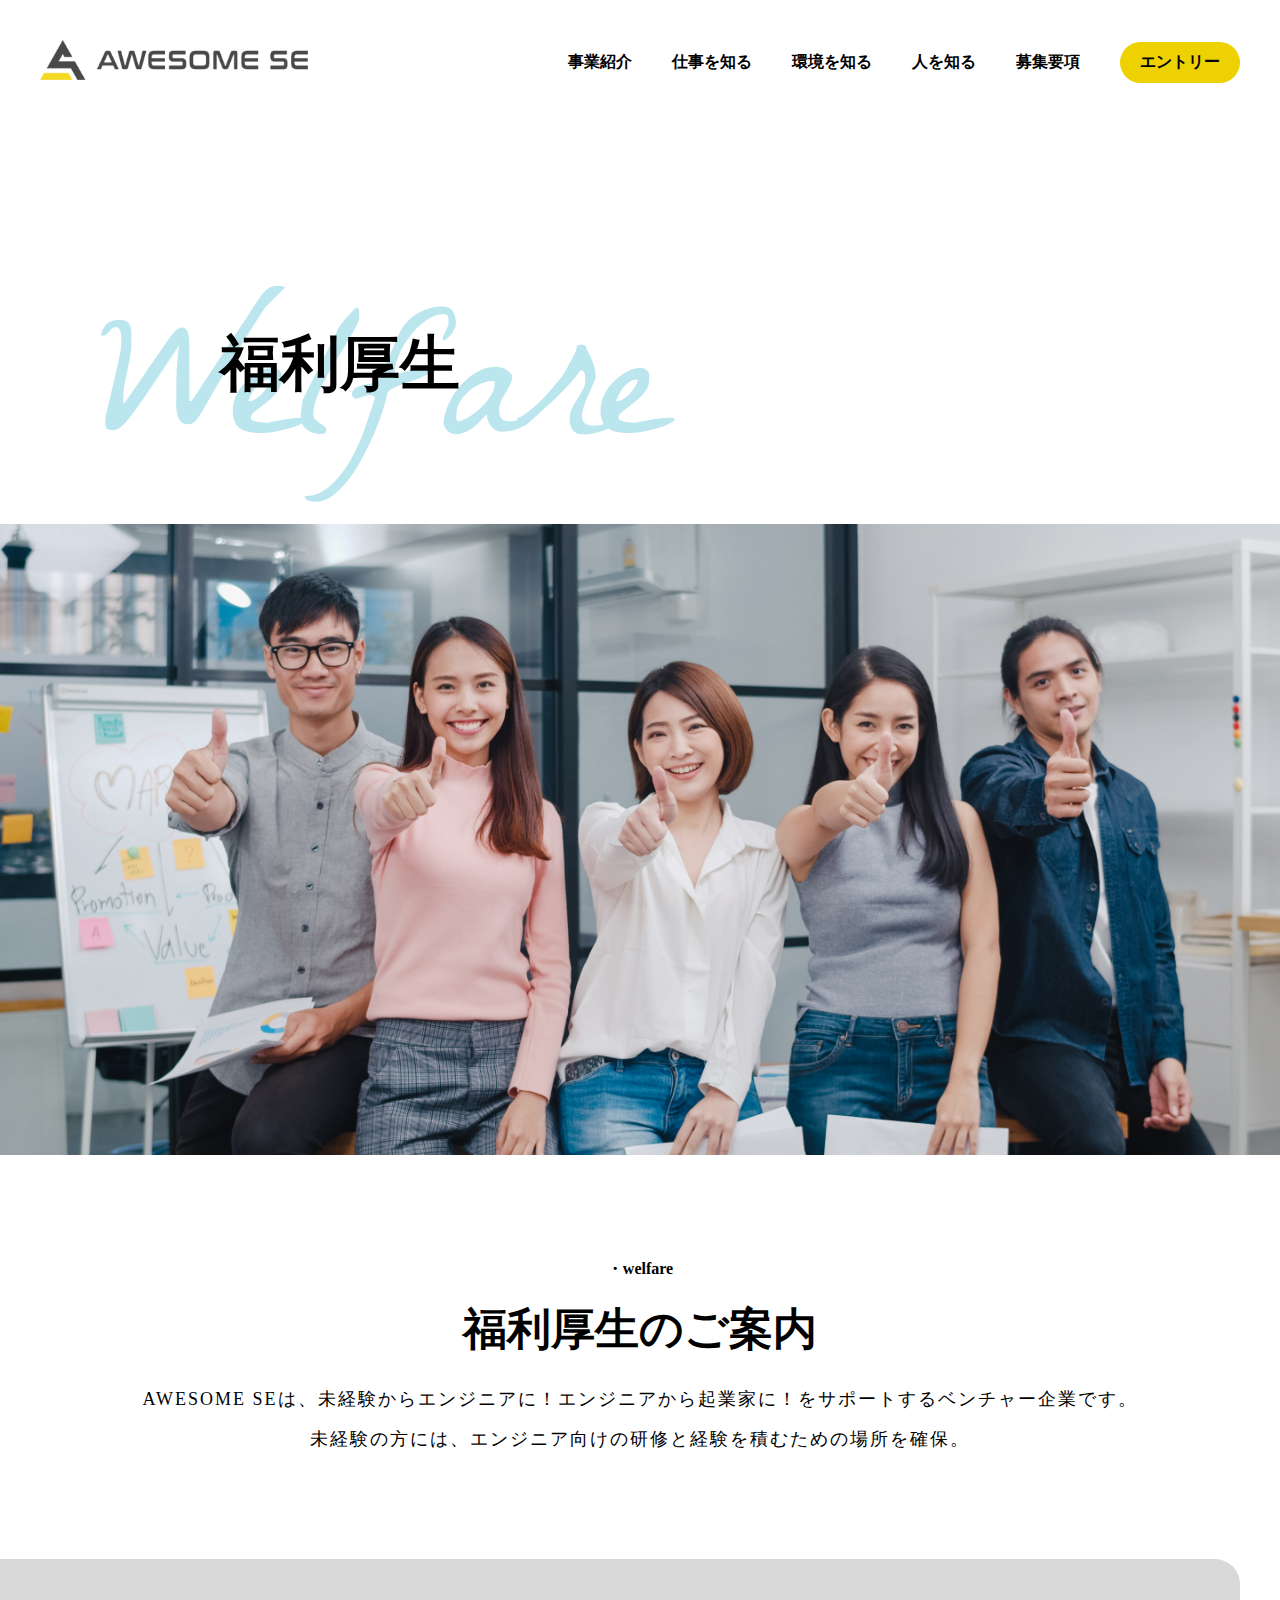
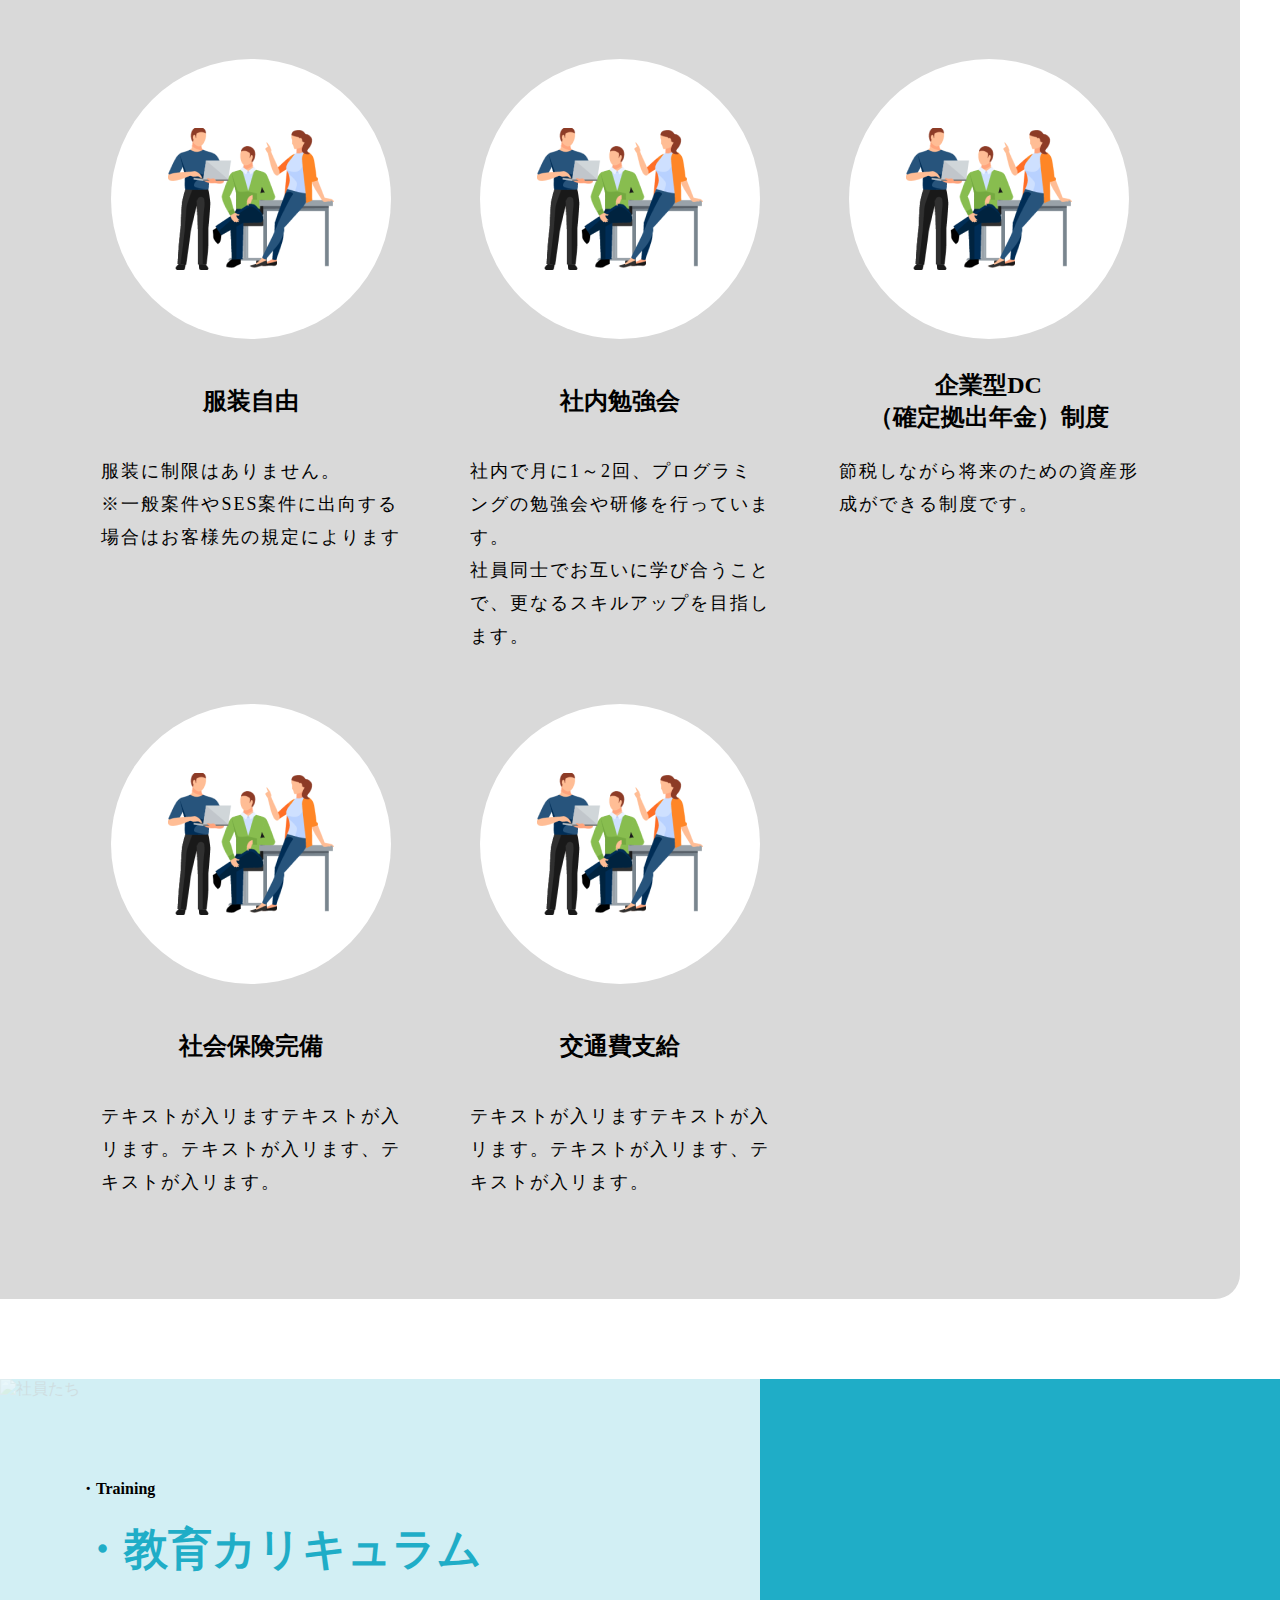
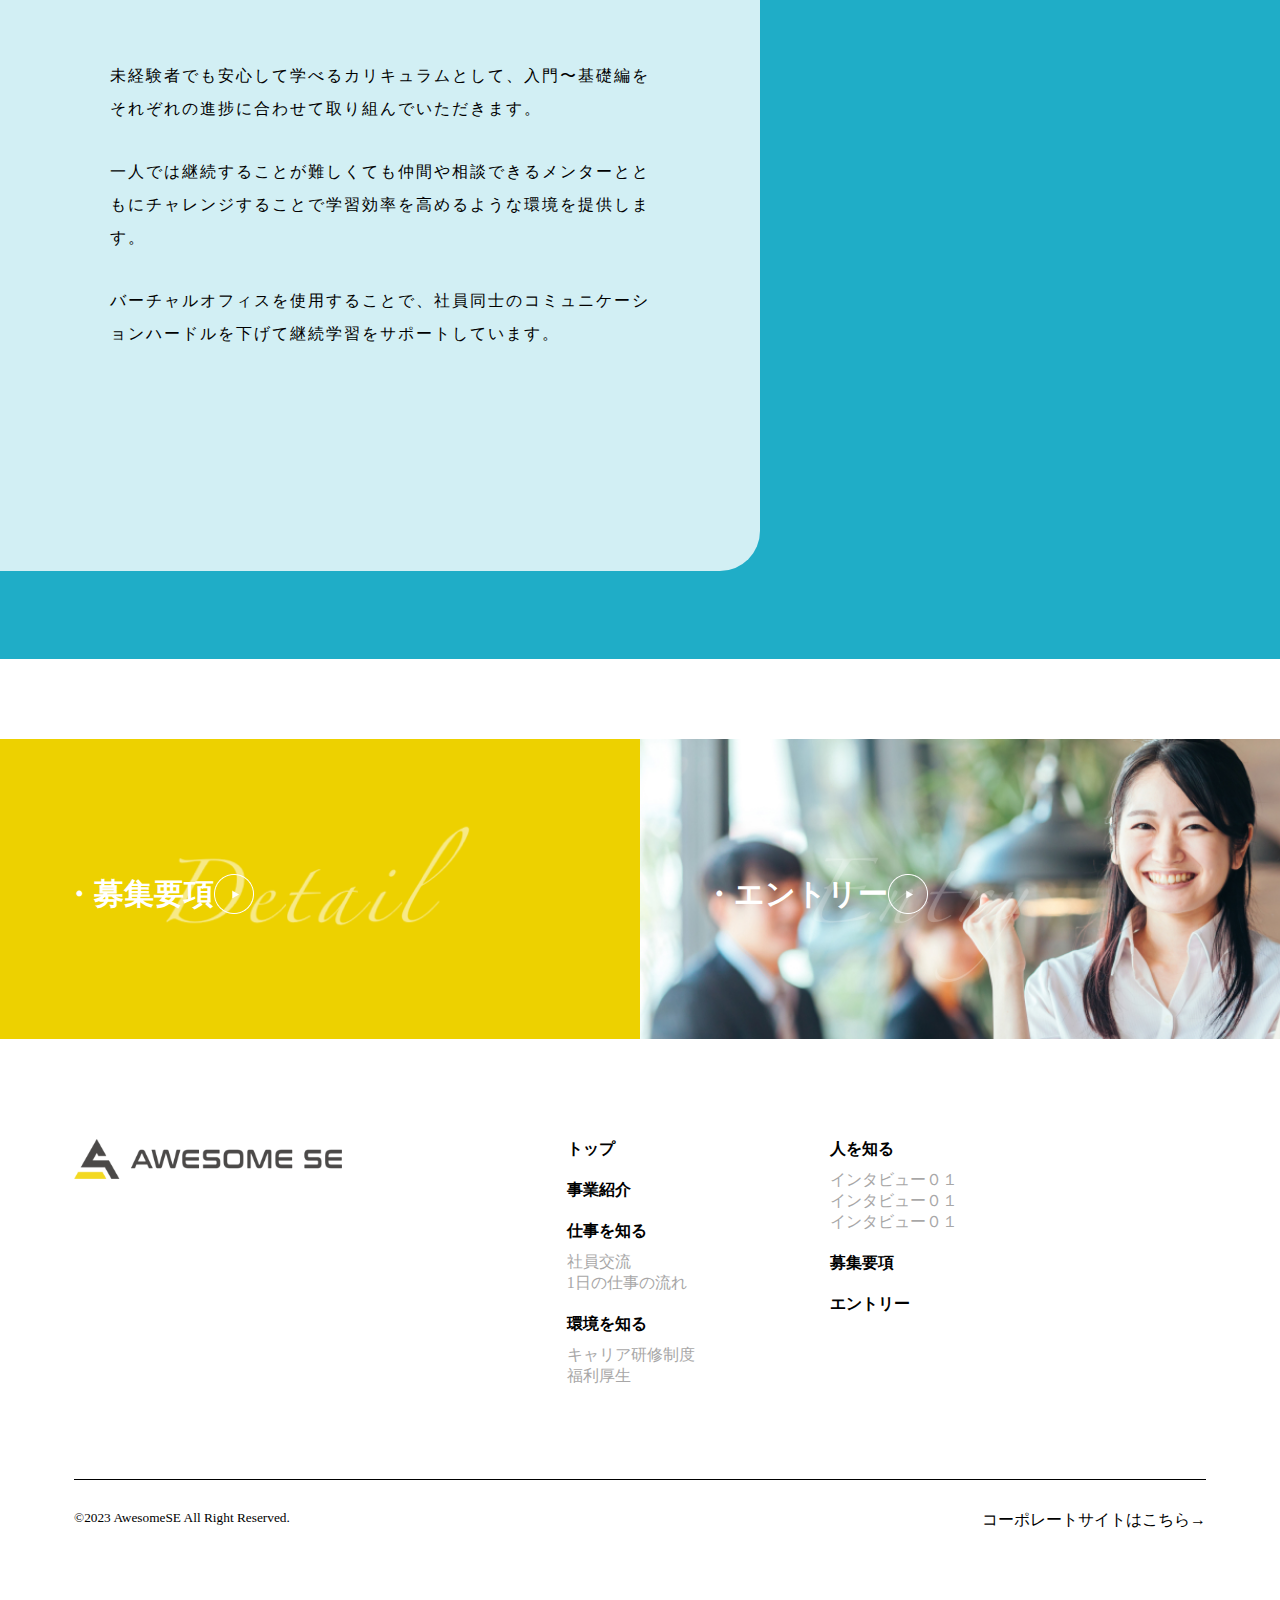
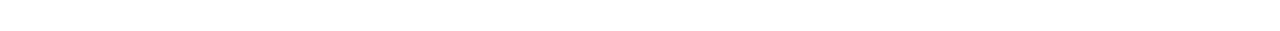
==== commit a7462e0e: "chage dir" ====
--- a/welfare.html
+++ b/welfare.html
@@ -168,28 +168,29 @@
     <footer class="footer">
       <div class="footer-itemWrap">
         <div class="footer-icon">
-          <img src="./img/logo-wide.png" alt="企業ロゴ">
-        </div>
+          <img class="footer-iconImg" src="./img/logo-wide.png" alt="企業ロゴ">
+        </div>
+        <p class="hidden-pc footer-text">AWESOME SE RECRUIT</p>
         <div class="footer-nav">
           <ul class="footer-navList">
             <li class="footer-navListItem hidden-sp">トップ</li>
             <li class="footer-navListItem">事業紹介</li>
             <li class="footer-navListItem">
               仕事を知る
-              <p class="footer-navListItemDetail">社員交流</p>
-              <p class="footer-navListItemDetail">1日の仕事の流れ</p>
+              <p class="footer-navListItemDetail"><span class="hidden-pc">-</span>社員交流</p>
+              <p class="footer-navListItemDetail"><span class="hidden-pc">-</span>1日の仕事の流れ</p>
             </li>
             <li class="footer-navListItem">
               環境を知る
-              <p class="footer-navListItemDetail">キャリア研修制度</p>
-              <p class="footer-navListItemDetail">福利厚生</p>
+              <p class="footer-navListItemDetail hidden-sp">キャリア研修制度</p>
+              <p class="footer-navListItemDetail hidden-sp">福利厚生</p>
             </li>
 
             <li class="footer-navListItem">
               人を知る
-              <p class="footer-navListItemDetail">インタビュー０１</p>
-              <p class="footer-navListItemDetail">インタビュー０１</p>
-              <p class="footer-navListItemDetail">インタビュー０１</p>
+              <p class="footer-navListItemDetail hidden-sp">インタビュー０１</p>
+              <p class="footer-navListItemDetail hidden-sp">インタビュー０１</p>
+              <p class="footer-navListItemDetail hidden-sp">インタビュー０１</p>
             </li>
             <li class="footer-navListItem">募集要項</li>
             <li class="footer-navListItem">エントリー</li>
--- a/welfare.css
+++ b/welfare.css
@@ -165,6 +165,11 @@
   font-weight: bold;
 }
 
+.footer-navListItemDetail {
+  font-weight: normal;
+  color: #A8A7A7;
+}
+
 @media screen and (min-width: 769px) {
 
   /* ヘッダー部分 */
@@ -323,6 +328,14 @@
     font-size: 16px;
   }
 
+  .footer-navListItemDetail {
+    font-size: 16px;
+  }
+
+  .footer-navListItemDetail:first-child {
+    margin-top: 10px;
+  }
+
   .footer-icon {
     width: 40%;
   }
@@ -356,7 +369,7 @@
   }
 
   .header-icon {
-    width: 100%;
+    width: 80%;
     text-align: center;
   }
 
@@ -453,4 +466,46 @@
     width: 100%;
   }
 
+  /* バナー */
+  .bannerWrap {
+    font-size: 24px;
+  }
+
+
+  /* フッター */
+  .footer {
+    margin-top: 80px;
+  }
+
+  .footer-itemWrap {
+    width: 90%;
+    margin: 0 auto;
+  }
+
+  .footer-icon {
+    display: flex;
+    justify-content: center;
+  }
+
+  .footer-text {
+    font-weight: bold;
+    font-size: 12px;
+    color: #EDD100;
+    text-align: center;
+    margin-top: 20px;
+  }
+
+  .footer-nav {
+    margin-top: 60px;
+  }
+
+  .footer-navListItem {
+    font-size: 13px;
+  }
+
+  .footer-navListItemDetail {
+    font-size: 10px;
+    margin-top: 4px;
+  }
+
 }